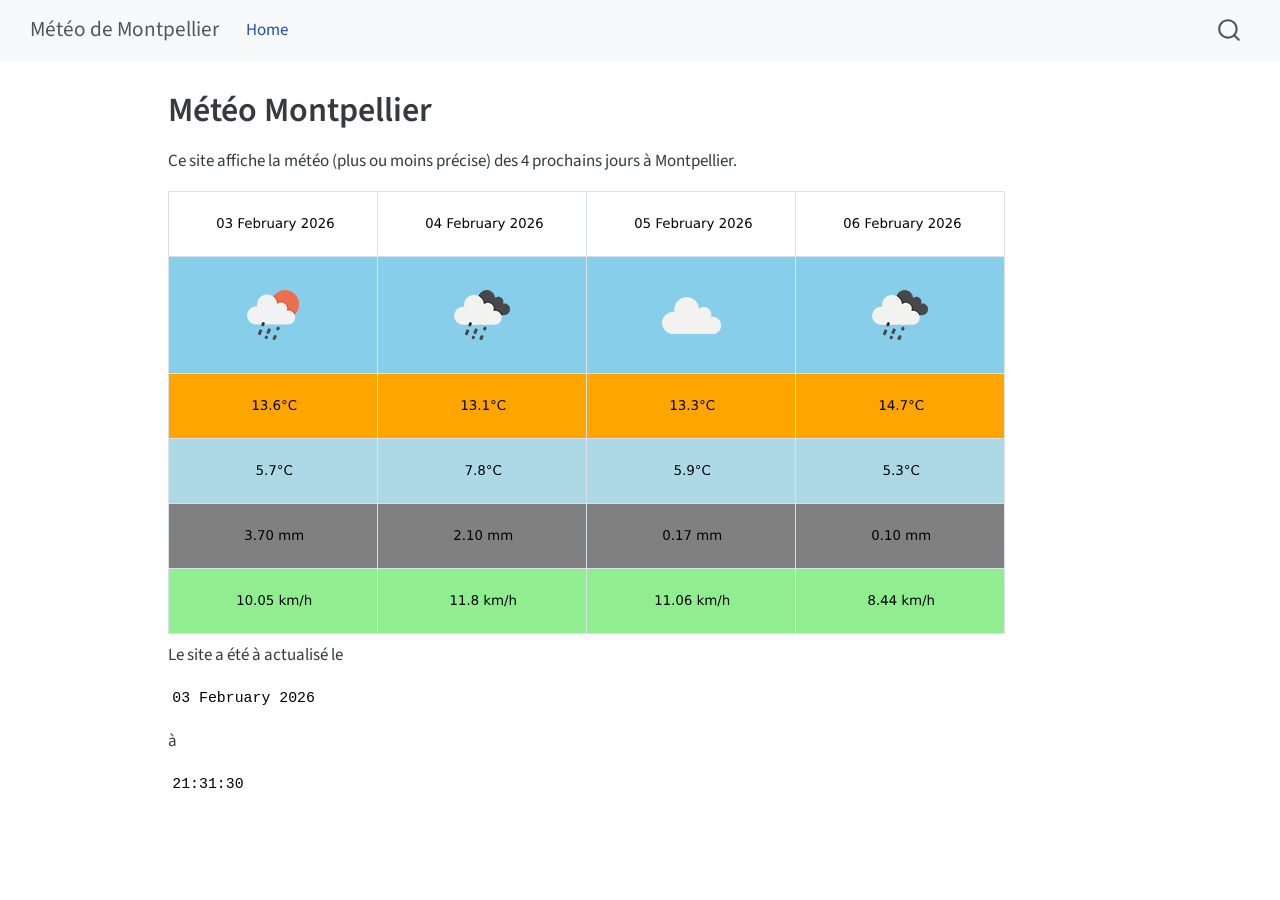
==== index.html @ 43f3198f "Built site for gh-pages" ====
<!DOCTYPE html>
<html xmlns="http://www.w3.org/1999/xhtml" lang="en" xml:lang="en"><head>

<meta charset="utf-8">
<meta name="generator" content="quarto-1.8.27">

<meta name="viewport" content="width=device-width, initial-scale=1.0, user-scalable=yes">


<title>Météo de Montpellier</title>
<style>
code{white-space: pre-wrap;}
span.smallcaps{font-variant: small-caps;}
div.columns{display: flex; gap: min(4vw, 1.5em);}
div.column{flex: auto; overflow-x: auto;}
div.hanging-indent{margin-left: 1.5em; text-indent: -1.5em;}
ul.task-list{list-style: none;}
ul.task-list li input[type="checkbox"] {
  width: 0.8em;
  margin: 0 0.8em 0.2em -1em; /* quarto-specific, see https://github.com/quarto-dev/quarto-cli/issues/4556 */ 
  vertical-align: middle;
}
</style>


<script src="site_libs/quarto-nav/quarto-nav.js"></script>
<script src="site_libs/quarto-nav/headroom.min.js"></script>
<script src="site_libs/clipboard/clipboard.min.js"></script>
<script src="site_libs/quarto-search/autocomplete.umd.js"></script>
<script src="site_libs/quarto-search/fuse.min.js"></script>
<script src="site_libs/quarto-search/quarto-search.js"></script>
<meta name="quarto:offset" content="./">
<script src="site_libs/quarto-html/quarto.js" type="module"></script>
<script src="site_libs/quarto-html/tabsets/tabsets.js" type="module"></script>
<script src="site_libs/quarto-html/axe/axe-check.js" type="module"></script>
<script src="site_libs/quarto-html/popper.min.js"></script>
<script src="site_libs/quarto-html/tippy.umd.min.js"></script>
<script src="site_libs/quarto-html/anchor.min.js"></script>
<link href="site_libs/quarto-html/tippy.css" rel="stylesheet">
<link href="site_libs/quarto-html/quarto-syntax-highlighting-ed96de9b727972fe78a7b5d16c58bf87.css" rel="stylesheet" id="quarto-text-highlighting-styles">
<script src="site_libs/bootstrap/bootstrap.min.js"></script>
<link href="site_libs/bootstrap/bootstrap-icons.css" rel="stylesheet">
<link href="site_libs/bootstrap/bootstrap-0b37c64f34216b628666a8dac638b53b.min.css" rel="stylesheet" append-hash="true" id="quarto-bootstrap" data-mode="light">
<script id="quarto-search-options" type="application/json">{
  "location": "navbar",
  "copy-button": false,
  "collapse-after": 3,
  "panel-placement": "end",
  "type": "overlay",
  "limit": 50,
  "keyboard-shortcut": [
    "f",
    "/",
    "s"
  ],
  "show-item-context": false,
  "language": {
    "search-no-results-text": "No results",
    "search-matching-documents-text": "matching documents",
    "search-copy-link-title": "Copy link to search",
    "search-hide-matches-text": "Hide additional matches",
    "search-more-match-text": "more match in this document",
    "search-more-matches-text": "more matches in this document",
    "search-clear-button-title": "Clear",
    "search-text-placeholder": "",
    "search-detached-cancel-button-title": "Cancel",
    "search-submit-button-title": "Submit",
    "search-label": "Search"
  }
}</script>


<link rel="stylesheet" href="styles.css">
</head>

<body class="nav-fixed quarto-light">

<div id="quarto-search-results"></div>
  <header id="quarto-header" class="headroom fixed-top">
    <nav class="navbar navbar-expand-lg " data-bs-theme="dark">
      <div class="navbar-container container-fluid">
      <div class="navbar-brand-container mx-auto">
    <a class="navbar-brand" href="./index.html">
    <span class="navbar-title">Météo de Montpellier</span>
    </a>
  </div>
            <div id="quarto-search" class="" title="Search"></div>
          <button class="navbar-toggler" type="button" data-bs-toggle="collapse" data-bs-target="#navbarCollapse" aria-controls="navbarCollapse" role="menu" aria-expanded="false" aria-label="Toggle navigation" onclick="if (window.quartoToggleHeadroom) { window.quartoToggleHeadroom(); }">
  <span class="navbar-toggler-icon"></span>
</button>
          <div class="collapse navbar-collapse" id="navbarCollapse">
            <ul class="navbar-nav navbar-nav-scroll me-auto">
  <li class="nav-item">
    <a class="nav-link active" href="./index.html" aria-current="page"> 
<span class="menu-text">Home</span></a>
  </li>  
</ul>
          </div> <!-- /navcollapse -->
            <div class="quarto-navbar-tools">
</div>
      </div> <!-- /container-fluid -->
    </nav>
</header>
<!-- content -->
<div id="quarto-content" class="quarto-container page-columns page-rows-contents page-layout-article page-navbar">
<!-- sidebar -->
<!-- margin-sidebar -->
    <div id="quarto-margin-sidebar" class="sidebar margin-sidebar zindex-bottom">
        
    </div>
<!-- main -->
<main class="content" id="quarto-document-content">

<header id="title-block-header" class="quarto-title-block default">
<div class="quarto-title">
<h1 class="title">Météo Montpellier</h1>
</div>



<div class="quarto-title-meta">

    
  
    
  </div>
  


</header>


<p>Ce site affiche la météo (plus ou moins précise) des 4 prochains jours à Montpellier.</p>

<style>
table {
    border: border-collapse;
    margin-left: auto;
    margin-right: auto;
}

th, td {
  text-align: center;
  padding: 8px;
}

tr:nth-child(2) {background-color: skyblue;}

tr:nth-child(3) {background-color: orange;}

tr:nth-child(4) {background-color: lightblue;}

tr:nth-child(5) {background-color: grey;}

tr:nth-child(6) {background-color: lightgreen;}

td {
    border: solid 1px #dbe1e6;

}
th {
    border: solid 1px #dbe1e6;

}
thead,th {border: 1px solid #dbe1e6;}
thead,th {text-align: center;}

</style>

<table>
<tbody><tr>
<td>
<img src="./Projet/data/date_j0.svg"> 
</td>
<td>
<img src="./Projet/data/date_j1.svg"> 
</td>
<td>
<img src="./Projet/data/date_j2.svg"> 
</td>
<td>
<img src="./Projet/data/date_j3.svg"> 
</td>
</tr>
<tr>
<td>
<img src="./Projet/data/im_j0.png"> 
</td>
<td>
<img src="./Projet/data/im_j1.png"> 
</td>
<td>
<img src="./Projet/data/im_j2.png"> 
</td>
<td>
<img src="./Projet/data/im_j3.png"> 
</td>
</tr>
<tr>
<td>
<img src="./Projet/data/tempmax_j0.svg"> 
</td>
<td>
<img src="./Projet/data/tempmax_j1.svg"> 
</td>
<td>
<img src="./Projet/data/tempmax_j2.svg"> 
</td>
<td>
<img src="./Projet/data/tempmax_j3.svg"> 
</td>
</tr>
<tr>
<td>
<img src="./Projet/data/tempmin_j0.svg"> 
</td>
<td>
<img src="./Projet/data/tempmin_j1.svg"> 
</td>
<td>
<img src="./Projet/data/tempmin_j2.svg"> 
</td>
<td>
<img src="./Projet/data/tempmin_j3.svg"> 
</td>
</tr>
<tr>
<td>
<img src="./Projet/data/pluie_j0.svg"> 
</td>
<td>
<img src="./Projet/data/pluie_j1.svg">
</td>
<td>
<img src="./Projet/data/pluie_j2.svg">
</td>
<td>
<img src="./Projet/data/pluie_j3.svg">
</td>
</tr>
<tr>
<td>
<img src="./Projet/data/vent_j0.svg"> 
</td>
<td>
<img src="./Projet/data/vent_j1.svg"> 
</td>
<td>
<img src="./Projet/data/vent_j2.svg"> 
</td>
<td>
<img src="./Projet/data/vent_j3.svg"> 
</td>
</tr>
</tbody></table>
<p>Le site a été à actualisé le</p>
<div id="ae5a49d4" class="cell" data-execution_count="2">
<div class="cell-output cell-output-stdout">
<pre><code>03 February 2026</code></pre>
</div>
</div>
<p>à</p>
<div id="0745a785" class="cell" data-execution_count="3">
<div class="cell-output cell-output-stdout">
<pre><code>21:31:30</code></pre>
</div>
</div>



</main> <!-- /main -->
<script id="quarto-html-after-body" type="application/javascript">
  window.document.addEventListener("DOMContentLoaded", function (event) {
    const icon = "";
    const anchorJS = new window.AnchorJS();
    anchorJS.options = {
      placement: 'right',
      icon: icon
    };
    anchorJS.add('.anchored');
    const isCodeAnnotation = (el) => {
      for (const clz of el.classList) {
        if (clz.startsWith('code-annotation-')) {                     
          return true;
        }
      }
      return false;
    }
    const onCopySuccess = function(e) {
      // button target
      const button = e.trigger;
      // don't keep focus
      button.blur();
      // flash "checked"
      button.classList.add('code-copy-button-checked');
      var currentTitle = button.getAttribute("title");
      button.setAttribute("title", "Copied!");
      let tooltip;
      if (window.bootstrap) {
        button.setAttribute("data-bs-toggle", "tooltip");
        button.setAttribute("data-bs-placement", "left");
        button.setAttribute("data-bs-title", "Copied!");
        tooltip = new bootstrap.Tooltip(button, 
          { trigger: "manual", 
            customClass: "code-copy-button-tooltip",
            offset: [0, -8]});
        tooltip.show();    
      }
      setTimeout(function() {
        if (tooltip) {
          tooltip.hide();
          button.removeAttribute("data-bs-title");
          button.removeAttribute("data-bs-toggle");
          button.removeAttribute("data-bs-placement");
        }
        button.setAttribute("title", currentTitle);
        button.classList.remove('code-copy-button-checked');
      }, 1000);
      // clear code selection
      e.clearSelection();
    }
    const getTextToCopy = function(trigger) {
      const outerScaffold = trigger.parentElement.cloneNode(true);
      const codeEl = outerScaffold.querySelector('code');
      for (const childEl of codeEl.children) {
        if (isCodeAnnotation(childEl)) {
          childEl.remove();
        }
      }
      return codeEl.innerText;
    }
    const clipboard = new window.ClipboardJS('.code-copy-button:not([data-in-quarto-modal])', {
      text: getTextToCopy
    });
    clipboard.on('success', onCopySuccess);
    if (window.document.getElementById('quarto-embedded-source-code-modal')) {
      const clipboardModal = new window.ClipboardJS('.code-copy-button[data-in-quarto-modal]', {
        text: getTextToCopy,
        container: window.document.getElementById('quarto-embedded-source-code-modal')
      });
      clipboardModal.on('success', onCopySuccess);
    }
      var localhostRegex = new RegExp(/^(?:http|https):\/\/localhost\:?[0-9]*\//);
      var mailtoRegex = new RegExp(/^mailto:/);
        var filterRegex = new RegExp("https:\/\/abelsilly\.github\.io\/Projet_Perso\/");
      var isInternal = (href) => {
          return filterRegex.test(href) || localhostRegex.test(href) || mailtoRegex.test(href);
      }
      // Inspect non-navigation links and adorn them if external
     var links = window.document.querySelectorAll('a[href]:not(.nav-link):not(.navbar-brand):not(.toc-action):not(.sidebar-link):not(.sidebar-item-toggle):not(.pagination-link):not(.no-external):not([aria-hidden]):not(.dropdown-item):not(.quarto-navigation-tool):not(.about-link)');
      for (var i=0; i<links.length; i++) {
        const link = links[i];
        if (!isInternal(link.href)) {
          // undo the damage that might have been done by quarto-nav.js in the case of
          // links that we want to consider external
          if (link.dataset.originalHref !== undefined) {
            link.href = link.dataset.originalHref;
          }
        }
      }
    function tippyHover(el, contentFn, onTriggerFn, onUntriggerFn) {
      const config = {
        allowHTML: true,
        maxWidth: 500,
        delay: 100,
        arrow: false,
        appendTo: function(el) {
            return el.parentElement;
        },
        interactive: true,
        interactiveBorder: 10,
        theme: 'quarto',
        placement: 'bottom-start',
      };
      if (contentFn) {
        config.content = contentFn;
      }
      if (onTriggerFn) {
        config.onTrigger = onTriggerFn;
      }
      if (onUntriggerFn) {
        config.onUntrigger = onUntriggerFn;
      }
      window.tippy(el, config); 
    }
    const noterefs = window.document.querySelectorAll('a[role="doc-noteref"]');
    for (var i=0; i<noterefs.length; i++) {
      const ref = noterefs[i];
      tippyHover(ref, function() {
        // use id or data attribute instead here
        let href = ref.getAttribute('data-footnote-href') || ref.getAttribute('href');
        try { href = new URL(href).hash; } catch {}
        const id = href.replace(/^#\/?/, "");
        const note = window.document.getElementById(id);
        if (note) {
          return note.innerHTML;
        } else {
          return "";
        }
      });
    }
    const xrefs = window.document.querySelectorAll('a.quarto-xref');
    const processXRef = (id, note) => {
      // Strip column container classes
      const stripColumnClz = (el) => {
        el.classList.remove("page-full", "page-columns");
        if (el.children) {
          for (const child of el.children) {
            stripColumnClz(child);
          }
        }
      }
      stripColumnClz(note)
      if (id === null || id.startsWith('sec-')) {
        // Special case sections, only their first couple elements
        const container = document.createElement("div");
        if (note.children && note.children.length > 2) {
          container.appendChild(note.children[0].cloneNode(true));
          for (let i = 1; i < note.children.length; i++) {
            const child = note.children[i];
            if (child.tagName === "P" && child.innerText === "") {
              continue;
            } else {
              container.appendChild(child.cloneNode(true));
              break;
            }
          }
          if (window.Quarto?.typesetMath) {
            window.Quarto.typesetMath(container);
          }
          return container.innerHTML
        } else {
          if (window.Quarto?.typesetMath) {
            window.Quarto.typesetMath(note);
          }
          return note.innerHTML;
        }
      } else {
        // Remove any anchor links if they are present
        const anchorLink = note.querySelector('a.anchorjs-link');
        if (anchorLink) {
          anchorLink.remove();
        }
        if (window.Quarto?.typesetMath) {
          window.Quarto.typesetMath(note);
        }
        if (note.classList.contains("callout")) {
          return note.outerHTML;
        } else {
          return note.innerHTML;
        }
      }
    }
    for (var i=0; i<xrefs.length; i++) {
      const xref = xrefs[i];
      tippyHover(xref, undefined, function(instance) {
        instance.disable();
        let url = xref.getAttribute('href');
        let hash = undefined; 
        if (url.startsWith('#')) {
          hash = url;
        } else {
          try { hash = new URL(url).hash; } catch {}
        }
        if (hash) {
          const id = hash.replace(/^#\/?/, "");
          const note = window.document.getElementById(id);
          if (note !== null) {
            try {
              const html = processXRef(id, note.cloneNode(true));
              instance.setContent(html);
            } finally {
              instance.enable();
              instance.show();
            }
          } else {
            // See if we can fetch this
            fetch(url.split('#')[0])
            .then(res => res.text())
            .then(html => {
              const parser = new DOMParser();
              const htmlDoc = parser.parseFromString(html, "text/html");
              const note = htmlDoc.getElementById(id);
              if (note !== null) {
                const html = processXRef(id, note);
                instance.setContent(html);
              } 
            }).finally(() => {
              instance.enable();
              instance.show();
            });
          }
        } else {
          // See if we can fetch a full url (with no hash to target)
          // This is a special case and we should probably do some content thinning / targeting
          fetch(url)
          .then(res => res.text())
          .then(html => {
            const parser = new DOMParser();
            const htmlDoc = parser.parseFromString(html, "text/html");
            const note = htmlDoc.querySelector('main.content');
            if (note !== null) {
              // This should only happen for chapter cross references
              // (since there is no id in the URL)
              // remove the first header
              if (note.children.length > 0 && note.children[0].tagName === "HEADER") {
                note.children[0].remove();
              }
              const html = processXRef(null, note);
              instance.setContent(html);
            } 
          }).finally(() => {
            instance.enable();
            instance.show();
          });
        }
      }, function(instance) {
      });
    }
        let selectedAnnoteEl;
        const selectorForAnnotation = ( cell, annotation) => {
          let cellAttr = 'data-code-cell="' + cell + '"';
          let lineAttr = 'data-code-annotation="' +  annotation + '"';
          const selector = 'span[' + cellAttr + '][' + lineAttr + ']';
          return selector;
        }
        const selectCodeLines = (annoteEl) => {
          const doc = window.document;
          const targetCell = annoteEl.getAttribute("data-target-cell");
          const targetAnnotation = annoteEl.getAttribute("data-target-annotation");
          const annoteSpan = window.document.querySelector(selectorForAnnotation(targetCell, targetAnnotation));
          const lines = annoteSpan.getAttribute("data-code-lines").split(",");
          const lineIds = lines.map((line) => {
            return targetCell + "-" + line;
          })
          let top = null;
          let height = null;
          let parent = null;
          if (lineIds.length > 0) {
              //compute the position of the single el (top and bottom and make a div)
              const el = window.document.getElementById(lineIds[0]);
              top = el.offsetTop;
              height = el.offsetHeight;
              parent = el.parentElement.parentElement;
            if (lineIds.length > 1) {
              const lastEl = window.document.getElementById(lineIds[lineIds.length - 1]);
              const bottom = lastEl.offsetTop + lastEl.offsetHeight;
              height = bottom - top;
            }
            if (top !== null && height !== null && parent !== null) {
              // cook up a div (if necessary) and position it 
              let div = window.document.getElementById("code-annotation-line-highlight");
              if (div === null) {
                div = window.document.createElement("div");
                div.setAttribute("id", "code-annotation-line-highlight");
                div.style.position = 'absolute';
                parent.appendChild(div);
              }
              div.style.top = top - 2 + "px";
              div.style.height = height + 4 + "px";
              div.style.left = 0;
              let gutterDiv = window.document.getElementById("code-annotation-line-highlight-gutter");
              if (gutterDiv === null) {
                gutterDiv = window.document.createElement("div");
                gutterDiv.setAttribute("id", "code-annotation-line-highlight-gutter");
                gutterDiv.style.position = 'absolute';
                const codeCell = window.document.getElementById(targetCell);
                const gutter = codeCell.querySelector('.code-annotation-gutter');
                gutter.appendChild(gutterDiv);
              }
              gutterDiv.style.top = top - 2 + "px";
              gutterDiv.style.height = height + 4 + "px";
            }
            selectedAnnoteEl = annoteEl;
          }
        };
        const unselectCodeLines = () => {
          const elementsIds = ["code-annotation-line-highlight", "code-annotation-line-highlight-gutter"];
          elementsIds.forEach((elId) => {
            const div = window.document.getElementById(elId);
            if (div) {
              div.remove();
            }
          });
          selectedAnnoteEl = undefined;
        };
          // Handle positioning of the toggle
      window.addEventListener(
        "resize",
        throttle(() => {
          elRect = undefined;
          if (selectedAnnoteEl) {
            selectCodeLines(selectedAnnoteEl);
          }
        }, 10)
      );
      function throttle(fn, ms) {
      let throttle = false;
      let timer;
        return (...args) => {
          if(!throttle) { // first call gets through
              fn.apply(this, args);
              throttle = true;
          } else { // all the others get throttled
              if(timer) clearTimeout(timer); // cancel #2
              timer = setTimeout(() => {
                fn.apply(this, args);
                timer = throttle = false;
              }, ms);
          }
        };
      }
        // Attach click handler to the DT
        const annoteDls = window.document.querySelectorAll('dt[data-target-cell]');
        for (const annoteDlNode of annoteDls) {
          annoteDlNode.addEventListener('click', (event) => {
            const clickedEl = event.target;
            if (clickedEl !== selectedAnnoteEl) {
              unselectCodeLines();
              const activeEl = window.document.querySelector('dt[data-target-cell].code-annotation-active');
              if (activeEl) {
                activeEl.classList.remove('code-annotation-active');
              }
              selectCodeLines(clickedEl);
              clickedEl.classList.add('code-annotation-active');
            } else {
              // Unselect the line
              unselectCodeLines();
              clickedEl.classList.remove('code-annotation-active');
            }
          });
        }
    const findCites = (el) => {
      const parentEl = el.parentElement;
      if (parentEl) {
        const cites = parentEl.dataset.cites;
        if (cites) {
          return {
            el,
            cites: cites.split(' ')
          };
        } else {
          return findCites(el.parentElement)
        }
      } else {
        return undefined;
      }
    };
    var bibliorefs = window.document.querySelectorAll('a[role="doc-biblioref"]');
    for (var i=0; i<bibliorefs.length; i++) {
      const ref = bibliorefs[i];
      const citeInfo = findCites(ref);
      if (citeInfo) {
        tippyHover(citeInfo.el, function() {
          var popup = window.document.createElement('div');
          citeInfo.cites.forEach(function(cite) {
            var citeDiv = window.document.createElement('div');
            citeDiv.classList.add('hanging-indent');
            citeDiv.classList.add('csl-entry');
            var biblioDiv = window.document.getElementById('ref-' + cite);
            if (biblioDiv) {
              citeDiv.innerHTML = biblioDiv.innerHTML;
            }
            popup.appendChild(citeDiv);
          });
          return popup.innerHTML;
        });
      }
    }
  });
  </script>
</div> <!-- /content -->




</body></html>
---- site_libs/quarto-html/tippy.css ----
.tippy-box[data-animation=fade][data-state=hidden]{opacity:0}[data-tippy-root]{max-width:calc(100vw - 10px)}.tippy-box{position:relative;background-color:#333;color:#fff;border-radius:4px;font-size:14px;line-height:1.4;white-space:normal;outline:0;transition-property:transform,visibility,opacity}.tippy-box[data-placement^=top]>.tippy-arrow{bottom:0}.tippy-box[data-placement^=top]>.tippy-arrow:before{bottom:-7px;left:0;border-width:8px 8px 0;border-top-color:initial;transform-origin:center top}.tippy-box[data-placement^=bottom]>.tippy-arrow{top:0}.tippy-box[data-placement^=bottom]>.tippy-arrow:before{top:-7px;left:0;border-width:0 8px 8px;border-bottom-color:initial;transform-origin:center bottom}.tippy-box[data-placement^=left]>.tippy-arrow{right:0}.tippy-box[data-placement^=left]>.tippy-arrow:before{border-width:8px 0 8px 8px;border-left-color:initial;right:-7px;transform-origin:center left}.tippy-box[data-placement^=right]>.tippy-arrow{left:0}.tippy-box[data-placement^=right]>.tippy-arrow:before{left:-7px;border-width:8px 8px 8px 0;border-right-color:initial;transform-origin:center right}.tippy-box[data-inertia][data-state=visible]{transition-timing-function:cubic-bezier(.54,1.5,.38,1.11)}.tippy-arrow{width:16px;height:16px;color:#333}.tippy-arrow:before{content:"";position:absolute;border-color:transparent;border-style:solid}.tippy-content{position:relative;padding:5px 9px;z-index:1}
---- site_libs/quarto-html/quarto-syntax-highlighting-ed96de9b727972fe78a7b5d16c58bf87.css ----
/* quarto syntax highlight colors */
:root {
  --quarto-hl-ot-color: #003B4F;
  --quarto-hl-at-color: #657422;
  --quarto-hl-ss-color: #20794D;
  --quarto-hl-an-color: #5E5E5E;
  --quarto-hl-fu-color: #4758AB;
  --quarto-hl-st-color: #20794D;
  --quarto-hl-cf-color: #003B4F;
  --quarto-hl-op-color: #5E5E5E;
  --quarto-hl-er-color: #AD0000;
  --quarto-hl-bn-color: #AD0000;
  --quarto-hl-al-color: #AD0000;
  --quarto-hl-va-color: #111111;
  --quarto-hl-bu-color: inherit;
  --quarto-hl-ex-color: inherit;
  --quarto-hl-pp-color: #AD0000;
  --quarto-hl-in-color: #5E5E5E;
  --quarto-hl-vs-color: #20794D;
  --quarto-hl-wa-color: #5E5E5E;
  --quarto-hl-do-color: #5E5E5E;
  --quarto-hl-im-color: #00769E;
  --quarto-hl-ch-color: #20794D;
  --quarto-hl-dt-color: #AD0000;
  --quarto-hl-fl-color: #AD0000;
  --quarto-hl-co-color: #5E5E5E;
  --quarto-hl-cv-color: #5E5E5E;
  --quarto-hl-cn-color: #8f5902;
  --quarto-hl-sc-color: #5E5E5E;
  --quarto-hl-dv-color: #AD0000;
  --quarto-hl-kw-color: #003B4F;
}

/* other quarto variables */
:root {
  --quarto-font-monospace: SFMono-Regular, Menlo, Monaco, Consolas, "Liberation Mono", "Courier New", monospace;
}

/* syntax highlight based on Pandoc's rules */
pre > code.sourceCode > span {
  color: #003B4F;
}

code.sourceCode > span {
  color: #003B4F;
}

div.sourceCode,
div.sourceCode pre.sourceCode {
  color: #003B4F;
}

/* Normal */
code span {
  color: #003B4F;
}

/* Alert */
code span.al {
  color: #AD0000;
  font-style: inherit;
}

/* Annotation */
code span.an {
  color: #5E5E5E;
  font-style: inherit;
}

/* Attribute */
code span.at {
  color: #657422;
  font-style: inherit;
}

/* BaseN */
code span.bn {
  color: #AD0000;
  font-style: inherit;
}

/* BuiltIn */
code span.bu {
  font-style: inherit;
}

/* ControlFlow */
code span.cf {
  color: #003B4F;
  font-weight: bold;
  font-style: inherit;
}

/* Char */
code span.ch {
  color: #20794D;
  font-style: inherit;
}

/* Constant */
code span.cn {
  color: #8f5902;
  font-style: inherit;
}

/* Comment */
code span.co {
  color: #5E5E5E;
  font-style: inherit;
}

/* CommentVar */
code span.cv {
  color: #5E5E5E;
  font-style: italic;
}

/* Documentation */
code span.do {
  color: #5E5E5E;
  font-style: italic;
}

/* DataType */
code span.dt {
  color: #AD0000;
  font-style: inherit;
}

/* DecVal */
code span.dv {
  color: #AD0000;
  font-style: inherit;
}

/* Error */
code span.er {
  color: #AD0000;
  font-style: inherit;
}

/* Extension */
code span.ex {
  font-style: inherit;
}

/* Float */
code span.fl {
  color: #AD0000;
  font-style: inherit;
}

/* Function */
code span.fu {
  color: #4758AB;
  font-style: inherit;
}

/* Import */
code span.im {
  color: #00769E;
  font-style: inherit;
}

/* Information */
code span.in {
  color: #5E5E5E;
  font-style: inherit;
}

/* Keyword */
code span.kw {
  color: #003B4F;
  font-weight: bold;
  font-style: inherit;
}

/* Operator */
code span.op {
  color: #5E5E5E;
  font-style: inherit;
}

/* Other */
code span.ot {
  color: #003B4F;
  font-style: inherit;
}

/* Preprocessor */
code span.pp {
  color: #AD0000;
  font-style: inherit;
}

/* SpecialChar */
code span.sc {
  color: #5E5E5E;
  font-style: inherit;
}

/* SpecialString */
code span.ss {
  color: #20794D;
  font-style: inherit;
}

/* String */
code span.st {
  color: #20794D;
  font-style: inherit;
}

/* Variable */
code span.va {
  color: #111111;
  font-style: inherit;
}

/* VerbatimString */
code span.vs {
  color: #20794D;
  font-style: inherit;
}

/* Warning */
code span.wa {
  color: #5E5E5E;
  font-style: italic;
}

.prevent-inlining {
  content: "</";
}

/*# sourceMappingURL=0920dd6d7437995b8cdf7429764427b1.css.map */
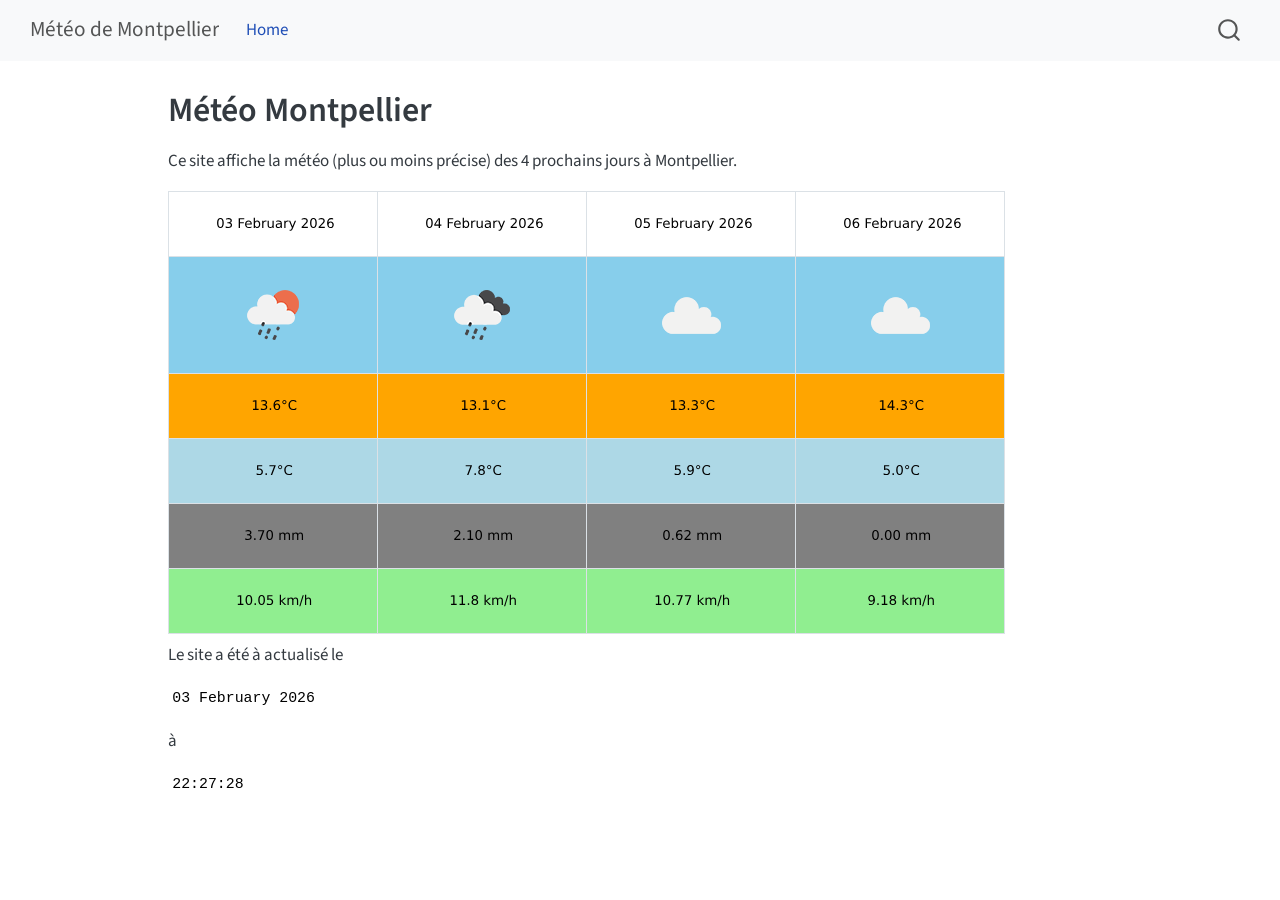
==== commit bd02a75d: "Built site for gh-pages" ====
--- a/index.html
+++ b/index.html
@@ -254,15 +254,15 @@
 </tr>
 </tbody></table>
 <p>Le site a été à actualisé le</p>
-<div id="ae5a49d4" class="cell" data-execution_count="2">
+<div id="82cab9a4" class="cell" data-execution_count="2">
 <div class="cell-output cell-output-stdout">
 <pre><code>03 February 2026</code></pre>
 </div>
 </div>
 <p>à</p>
-<div id="0745a785" class="cell" data-execution_count="3">
+<div id="3acac8dc" class="cell" data-execution_count="3">
 <div class="cell-output cell-output-stdout">
-<pre><code>21:31:30</code></pre>
+<pre><code>22:27:28</code></pre>
 </div>
 </div>
 
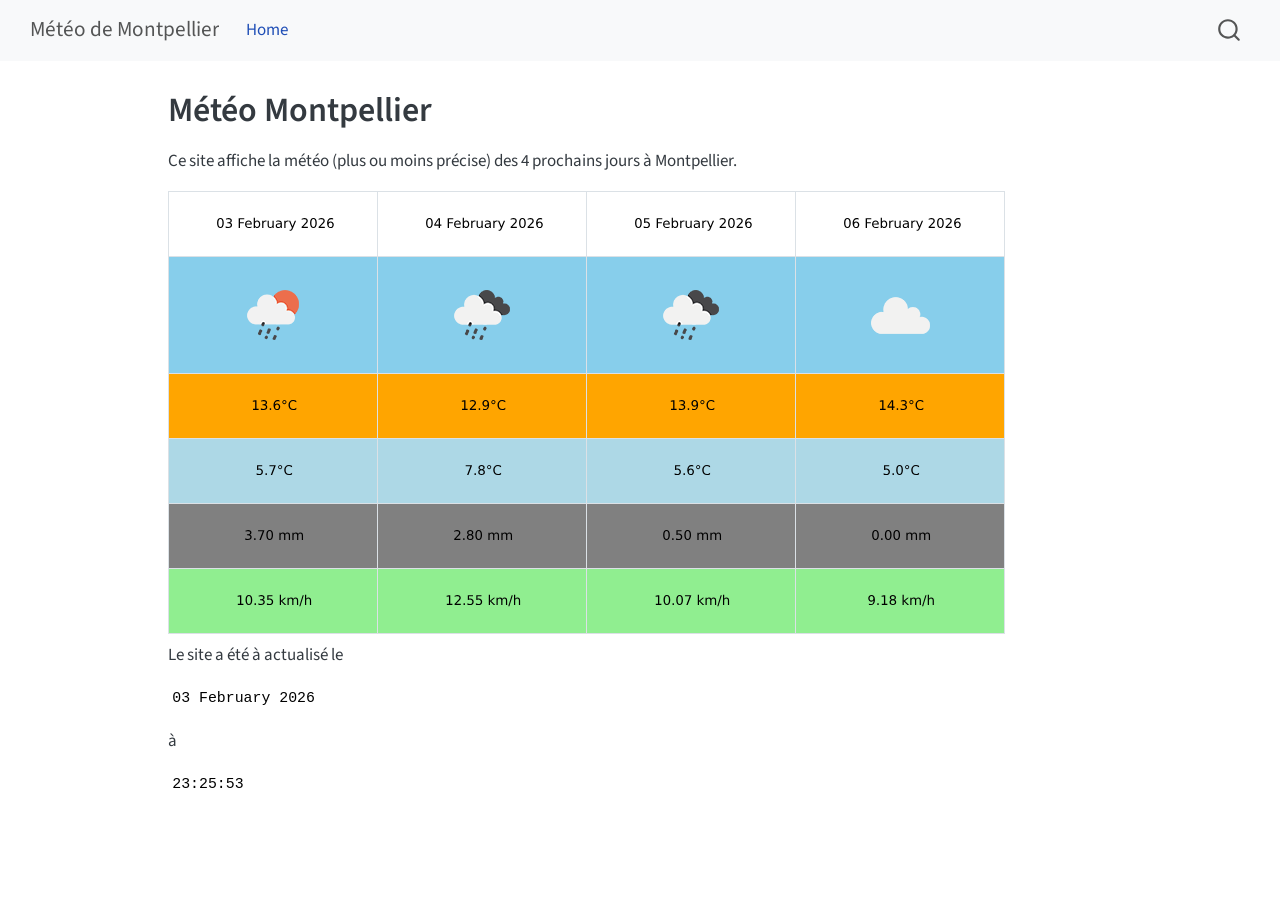
==== commit aaefcd40: "Built site for gh-pages" ====
--- a/index.html
+++ b/index.html
@@ -254,15 +254,15 @@
 </tr>
 </tbody></table>
 <p>Le site a été à actualisé le</p>
-<div id="82cab9a4" class="cell" data-execution_count="2">
+<div id="c37861a7" class="cell" data-execution_count="2">
 <div class="cell-output cell-output-stdout">
 <pre><code>03 February 2026</code></pre>
 </div>
 </div>
 <p>à</p>
-<div id="3acac8dc" class="cell" data-execution_count="3">
+<div id="14e13ec7" class="cell" data-execution_count="3">
 <div class="cell-output cell-output-stdout">
-<pre><code>22:27:28</code></pre>
+<pre><code>23:25:53</code></pre>
 </div>
 </div>
 
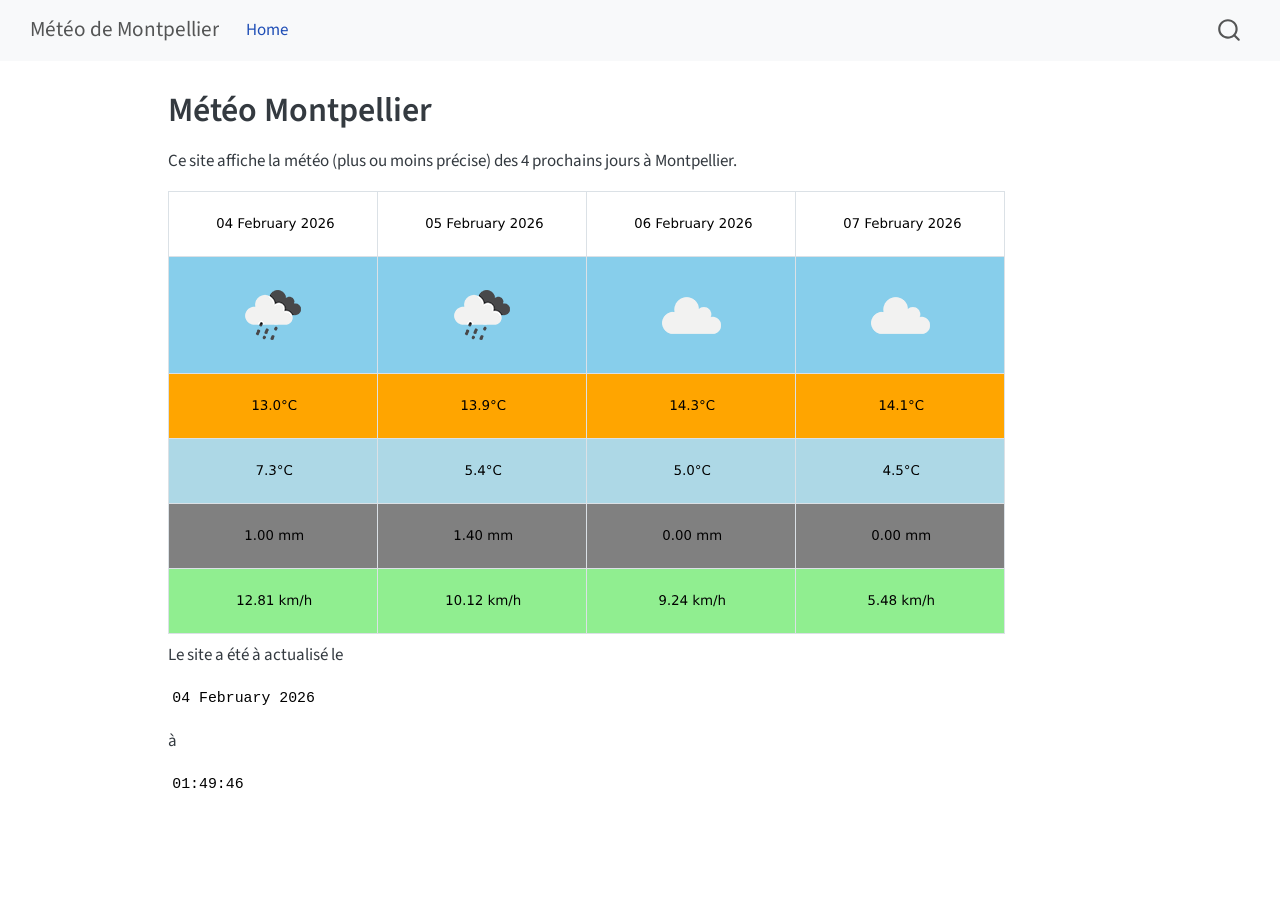
==== commit 480ebda8: "Built site for gh-pages" ====
--- a/index.html
+++ b/index.html
@@ -254,15 +254,15 @@
 </tr>
 </tbody></table>
 <p>Le site a été à actualisé le</p>
-<div id="c37861a7" class="cell" data-execution_count="2">
+<div id="2646ea13" class="cell" data-execution_count="2">
 <div class="cell-output cell-output-stdout">
-<pre><code>03 February 2026</code></pre>
+<pre><code>04 February 2026</code></pre>
 </div>
 </div>
 <p>à</p>
-<div id="14e13ec7" class="cell" data-execution_count="3">
+<div id="b9732783" class="cell" data-execution_count="3">
 <div class="cell-output cell-output-stdout">
-<pre><code>23:25:53</code></pre>
+<pre><code>01:49:46</code></pre>
 </div>
 </div>
 
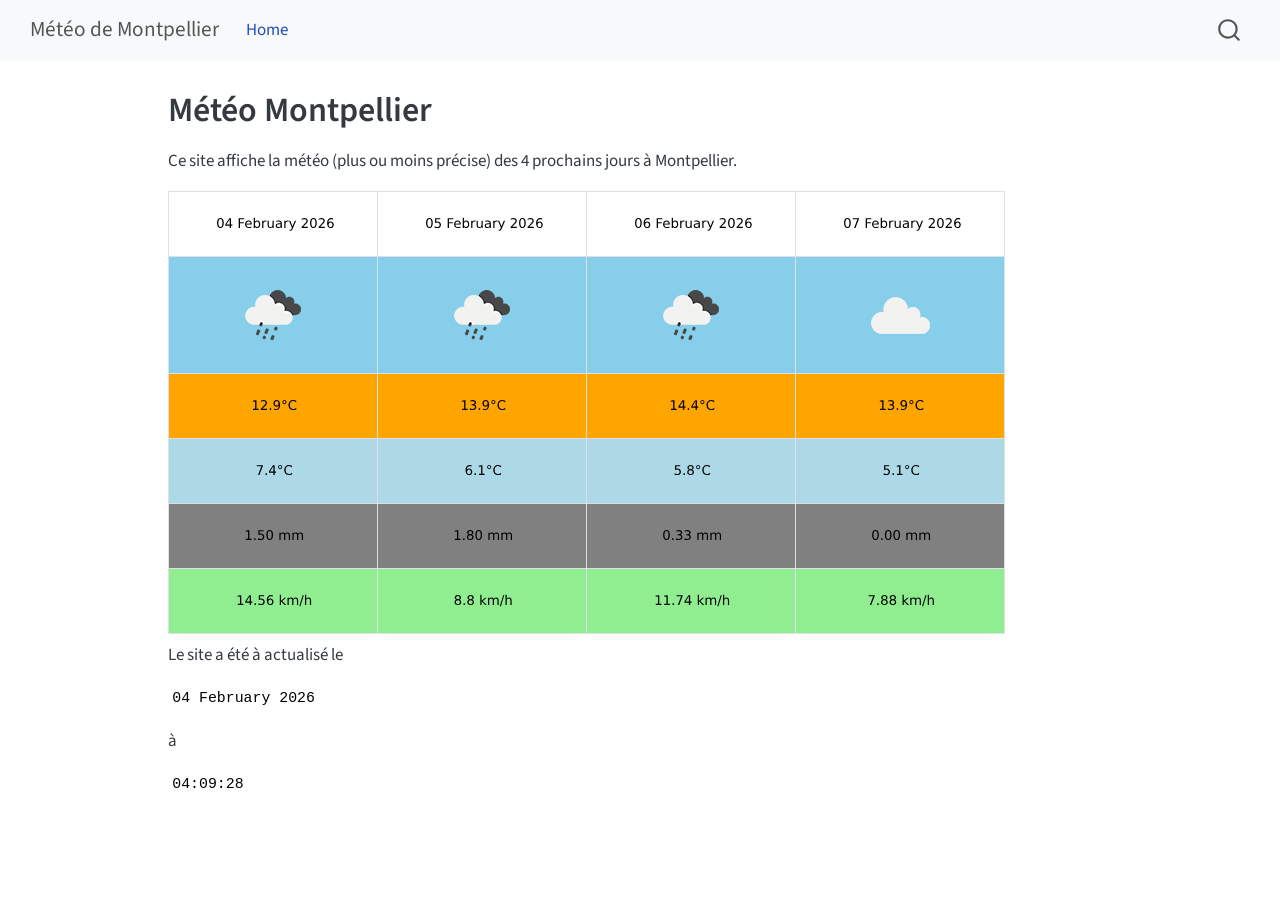
==== commit 19dc0f81: "Built site for gh-pages" ====
--- a/index.html
+++ b/index.html
@@ -254,15 +254,15 @@
 </tr>
 </tbody></table>
 <p>Le site a été à actualisé le</p>
-<div id="2646ea13" class="cell" data-execution_count="2">
+<div id="60d2be03" class="cell" data-execution_count="2">
 <div class="cell-output cell-output-stdout">
 <pre><code>04 February 2026</code></pre>
 </div>
 </div>
 <p>à</p>
-<div id="b9732783" class="cell" data-execution_count="3">
+<div id="6ab33767" class="cell" data-execution_count="3">
 <div class="cell-output cell-output-stdout">
-<pre><code>01:49:46</code></pre>
+<pre><code>04:09:28</code></pre>
 </div>
 </div>
 
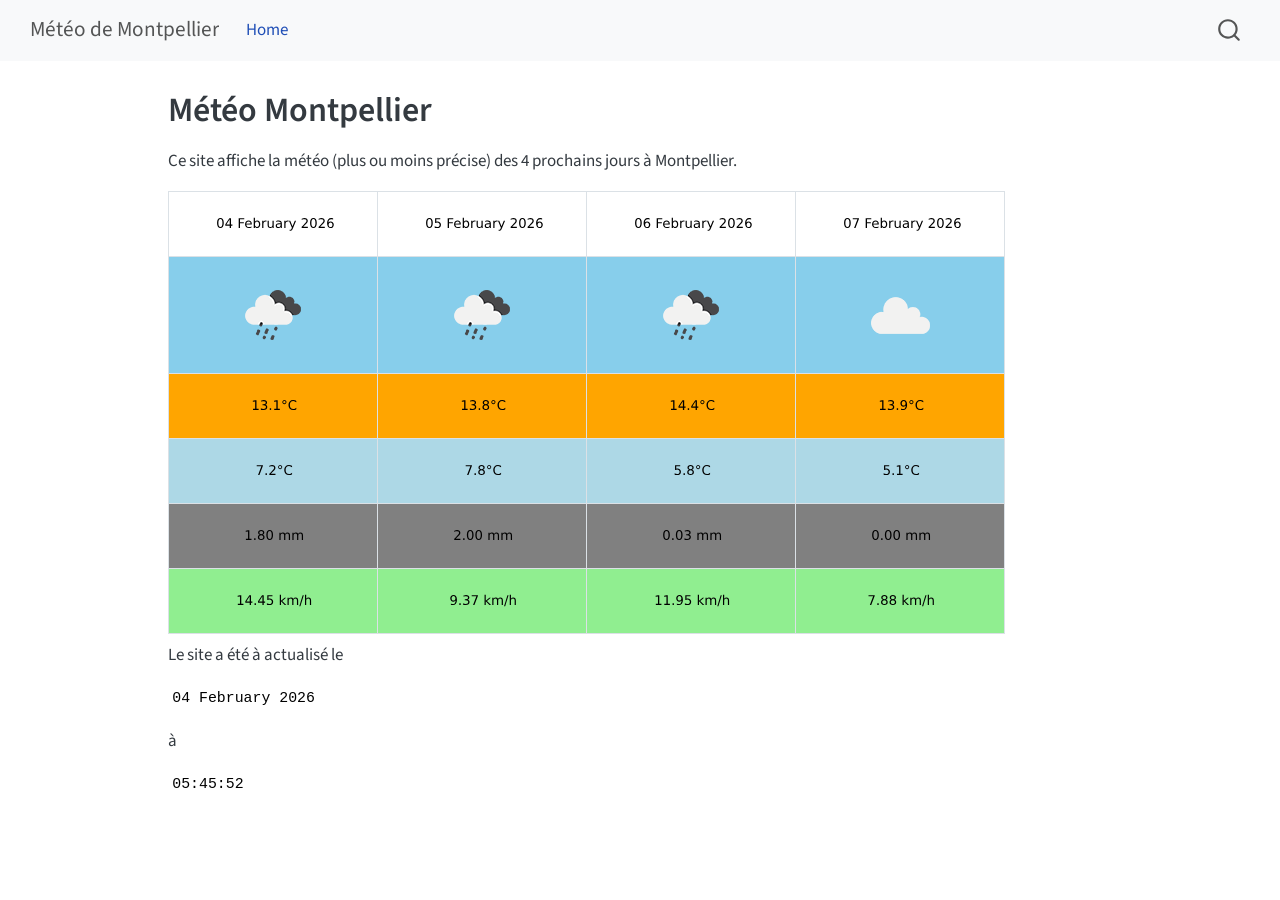
==== commit 5ee7e909: "Built site for gh-pages" ====
--- a/index.html
+++ b/index.html
@@ -254,15 +254,15 @@
 </tr>
 </tbody></table>
 <p>Le site a été à actualisé le</p>
-<div id="60d2be03" class="cell" data-execution_count="2">
+<div id="50713bec" class="cell" data-execution_count="2">
 <div class="cell-output cell-output-stdout">
 <pre><code>04 February 2026</code></pre>
 </div>
 </div>
 <p>à</p>
-<div id="6ab33767" class="cell" data-execution_count="3">
+<div id="9febd6e1" class="cell" data-execution_count="3">
 <div class="cell-output cell-output-stdout">
-<pre><code>04:09:28</code></pre>
+<pre><code>05:45:52</code></pre>
 </div>
 </div>
 
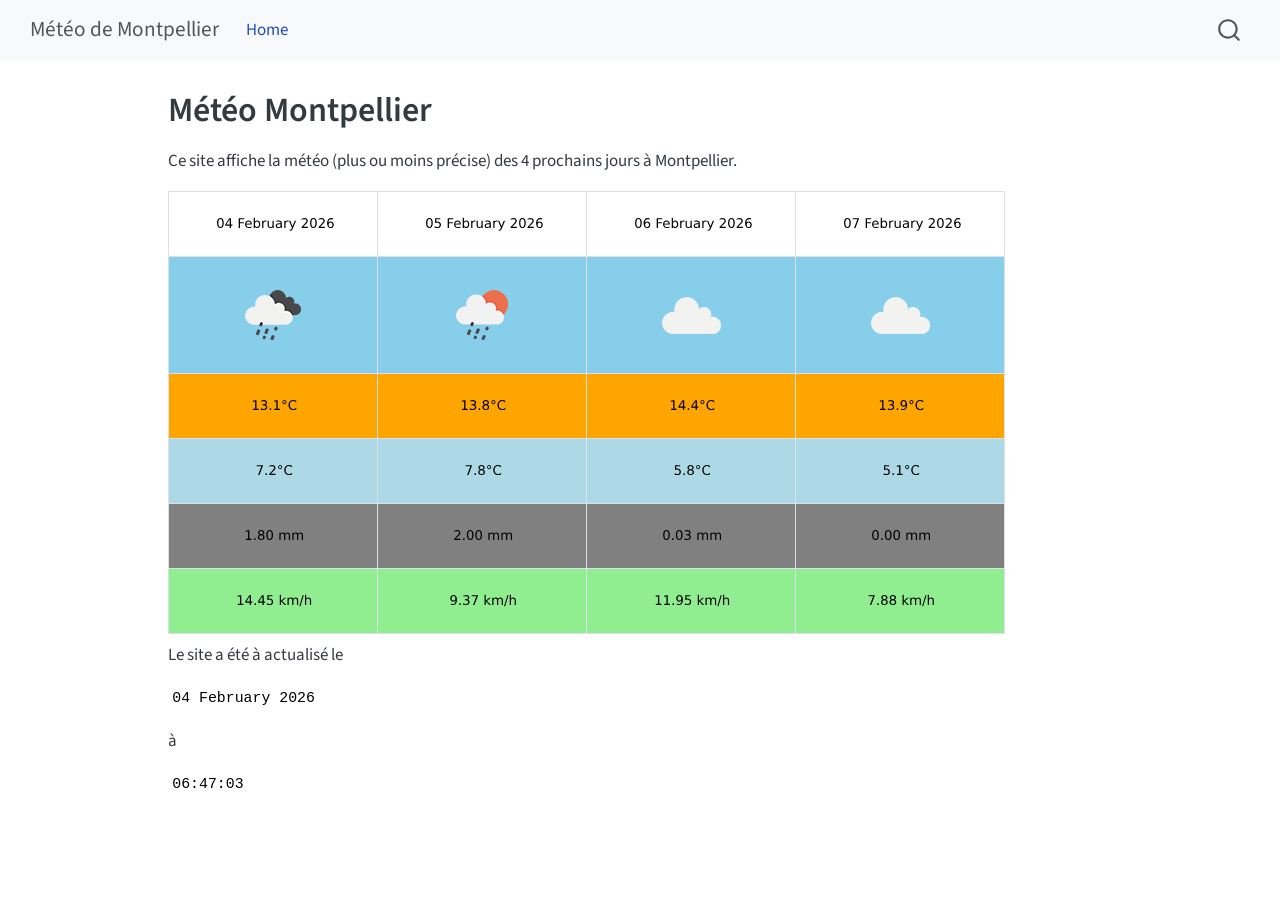
==== commit d40857e8: "Built site for gh-pages" ====
--- a/index.html
+++ b/index.html
@@ -254,15 +254,15 @@
 </tr>
 </tbody></table>
 <p>Le site a été à actualisé le</p>
-<div id="50713bec" class="cell" data-execution_count="2">
+<div id="3aa5d94e" class="cell" data-execution_count="2">
 <div class="cell-output cell-output-stdout">
 <pre><code>04 February 2026</code></pre>
 </div>
 </div>
 <p>à</p>
-<div id="9febd6e1" class="cell" data-execution_count="3">
+<div id="4196487b" class="cell" data-execution_count="3">
 <div class="cell-output cell-output-stdout">
-<pre><code>05:45:52</code></pre>
+<pre><code>06:47:03</code></pre>
 </div>
 </div>
 
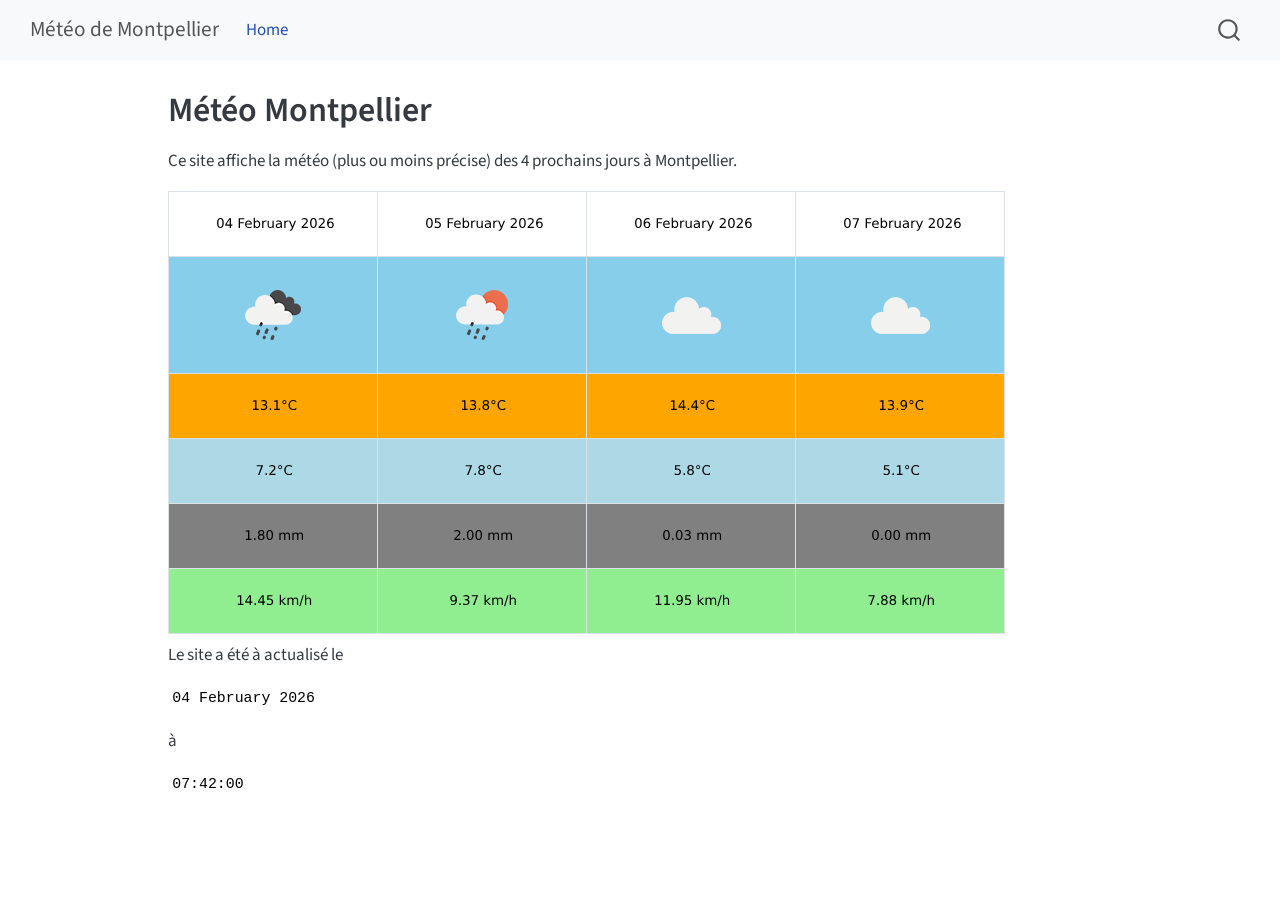
==== commit 5cb7e4b3: "Built site for gh-pages" ====
--- a/index.html
+++ b/index.html
@@ -254,15 +254,15 @@
 </tr>
 </tbody></table>
 <p>Le site a été à actualisé le</p>
-<div id="3aa5d94e" class="cell" data-execution_count="2">
+<div id="eb026d36" class="cell" data-execution_count="2">
 <div class="cell-output cell-output-stdout">
 <pre><code>04 February 2026</code></pre>
 </div>
 </div>
 <p>à</p>
-<div id="4196487b" class="cell" data-execution_count="3">
+<div id="b9177c6e" class="cell" data-execution_count="3">
 <div class="cell-output cell-output-stdout">
-<pre><code>06:47:03</code></pre>
+<pre><code>07:42:00</code></pre>
 </div>
 </div>
 
